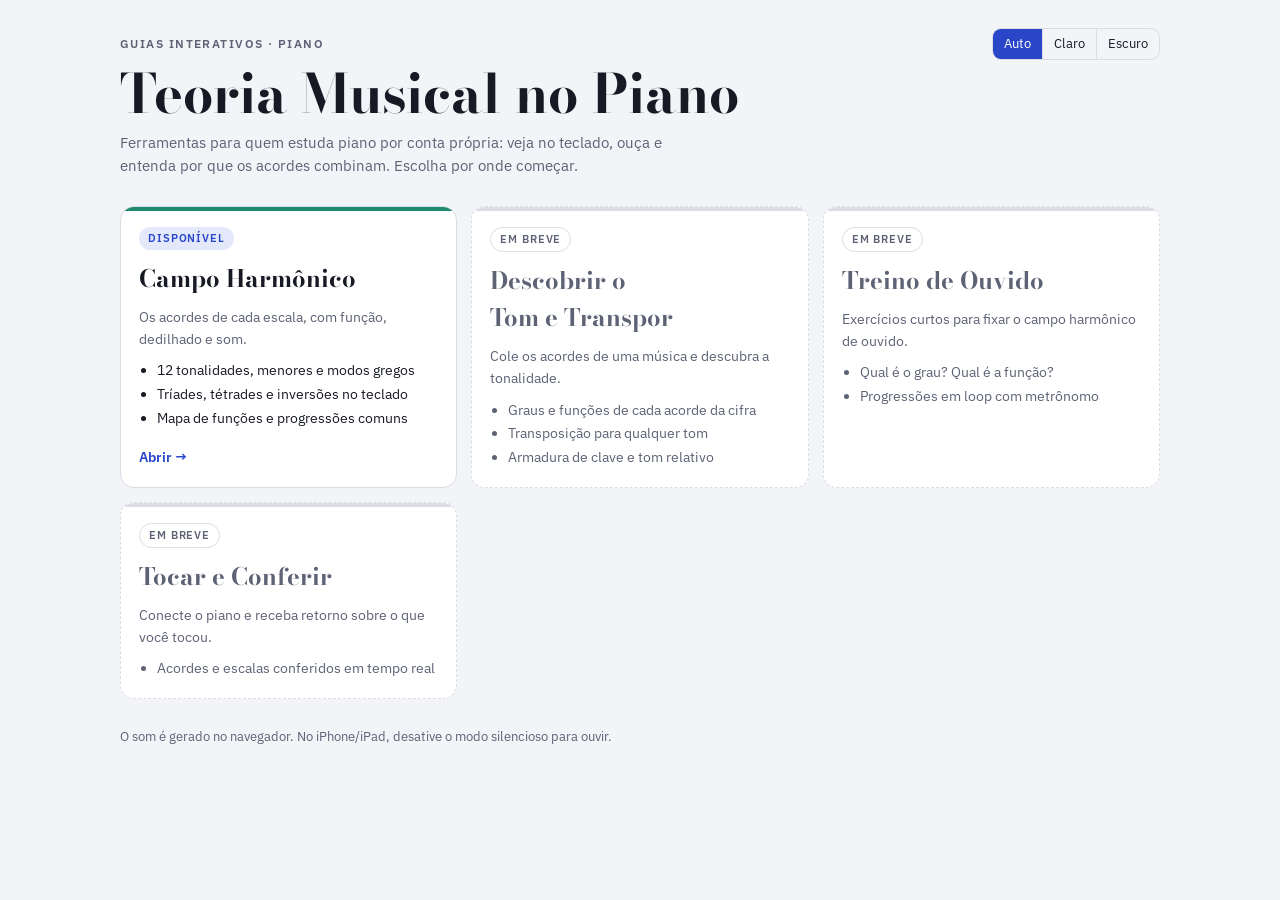
==== index.html @ 0b757540 "Home com links para os guias, tema claro/escuro e ajustes de mobile - Nova home (index.html); o guia" ====
<!doctype html>
<html lang="pt-BR">
<head>
<meta charset="utf-8">
<meta name="viewport" content="width=device-width,initial-scale=1,viewport-fit=cover">
<meta name="description" content="Guias interativos de teoria musical para quem estuda piano: campo harmônico, tonalidade, transposição e treino.">
<meta name="theme-color" content="#F3F4F7" media="(prefers-color-scheme: light)">
<meta name="theme-color" content="#10121A" media="(prefers-color-scheme: dark)">
<meta name="apple-mobile-web-app-capable" content="yes">
<meta name="mobile-web-app-capable" content="yes">
<meta name="apple-mobile-web-app-title" content="Teoria no Piano">
<link rel="icon" href="icon.svg" type="image/svg+xml">
<link rel="apple-touch-icon" href="apple-touch-icon.png">
<link rel="manifest" href="manifest.webmanifest">
<link rel="stylesheet" href="style.css">
<script src="theme.js"></script>
<title>Teoria Musical no Piano</title>
<link rel="preconnect" href="https://fonts.googleapis.com">
<link rel="preconnect" href="https://fonts.gstatic.com" crossorigin>
<link rel="stylesheet" href="https://fonts.googleapis.com/css2?family=Bodoni+Moda:opsz,wght@6..96,500;6..96,700&family=IBM+Plex+Mono:wght@400;500&family=IBM+Plex+Sans:wght@400;500;600&display=swap">
<style>
.cards{display:grid;grid-template-columns:repeat(auto-fit,minmax(280px,1fr));gap:14px}
.card{position:relative;display:flex;flex-direction:column;gap:10px;background:var(--surface);border:1px solid var(--line);border-radius:14px;padding:20px 18px 18px;color:inherit;text-decoration:none;overflow:hidden;transition:border-color .15s,transform .15s}
.card::before{content:"";position:absolute;inset:0 0 auto;height:4px;background:var(--bar,var(--accent))}
a.card:hover{border-color:var(--accent);transform:translateY(-1px)}
.card h2{font-size:24px}
.card p{margin:0;color:var(--muted);font-size:14px}
.card ul{margin:0;padding-left:18px;font-size:14px;display:flex;flex-direction:column;gap:2px}
.card .go{margin-top:auto;padding-top:6px;font-weight:600;color:var(--accent);font-size:14px}
.card.soon{border-style:dashed;--bar:var(--line)}
.card.soon h2,.card.soon ul{color:var(--muted)}
.badge{align-self:flex-start;font-size:11px;letter-spacing:.08em;text-transform:uppercase;font-weight:600;padding:3px 9px;border-radius:999px;background:var(--accent-soft);color:var(--accent)}
.card.soon .badge{background:transparent;border:1px solid var(--line);color:var(--muted)}
.card.T{--bar:var(--t)} .card.SD{--bar:var(--sd)} .card.D{--bar:var(--d)}
footer{font-size:13px;color:var(--muted)}
</style>
</head>
<body>
<div class="wrap">
  <header>
    <div class="top-bar">
      <span class="eyebrow">Guias interativos · piano</span>
      <div class="seg theme" id="theme" role="group" aria-label="Tema"></div>
    </div>
    <h1>Teoria Musical no Piano</h1>
    <p class="lede">Ferramentas para quem estuda piano por conta própria: veja no teclado, ouça e entenda por que os acordes combinam. Escolha por onde começar.</p>
  </header>

  <main class="cards">
    <a class="card T" href="campo-harmonico.html">
      <span class="badge">Disponível</span>
      <h2>Campo Harmônico</h2>
      <p>Os acordes de cada escala, com função, dedilhado e som.</p>
      <ul>
        <li>12 tonalidades, menores e modos gregos</li>
        <li>Tríades, tétrades e inversões no teclado</li>
        <li>Mapa de funções e progressões comuns</li>
      </ul>
      <span class="go">Abrir →</span>
    </a>

    <div class="card soon" aria-disabled="true">
      <span class="badge">Em breve</span>
      <h2>Descobrir o Tom e Transpor</h2>
      <p>Cole os acordes de uma música e descubra a tonalidade.</p>
      <ul>
        <li>Graus e funções de cada acorde da cifra</li>
        <li>Transposição para qualquer tom</li>
        <li>Armadura de clave e tom relativo</li>
      </ul>
    </div>

    <div class="card soon" aria-disabled="true">
      <span class="badge">Em breve</span>
      <h2>Treino de Ouvido</h2>
      <p>Exercícios curtos para fixar o campo harmônico de ouvido.</p>
      <ul>
        <li>Qual é o grau? Qual é a função?</li>
        <li>Progressões em loop com metrônomo</li>
      </ul>
    </div>

    <div class="card soon" aria-disabled="true">
      <span class="badge">Em breve</span>
      <h2>Tocar e Conferir</h2>
      <p>Conecte o piano e receba retorno sobre o que você tocou.</p>
      <ul>
        <li>Acordes e escalas conferidos em tempo real</li>
      </ul>
    </div>
  </main>

  <footer>O som é gerado no navegador. No iPhone/iPad, desative o modo silencioso para ouvir.</footer>
</div>
</body>
</html>
---- style.css ----
/* Base compartilhada por todas as páginas: tokens de cor, tipografia e controles comuns */
:root{color-scheme:light;box-sizing:border-box;padding-top:env(safe-area-inset-top,0px);padding-bottom:env(safe-area-inset-bottom,0px)}
body{margin:0}
img{max-width:100%}
[hidden]{display:none!important}
button{-webkit-tap-highlight-color:transparent;touch-action:manipulation}

:root{
  --bg:#F3F4F7; --surface:#FFFFFF; --ink:#171A24; --muted:#5D6275; --line:#DADDE6;
  --accent:#2946C9; --accent-soft:#E3E8FB; --on-accent:#FFFFFF;
  --t:#1F8A70; --sd:#B97F08; --d:#C0323A;
  --t-soft:#DDF1EB; --sd-soft:#F7ECD3; --d-soft:#F8E0E1;
  --kw:#FCFCFA; --kw-edge:#C9CCD6; --kb:#17181D; --dot:#9AA3C2;
  --display:"Bodoni Moda", "Didot", "Bodoni 72", Georgia, serif;
  --sans:"IBM Plex Sans", system-ui, -apple-system, "Segoe UI", sans-serif;
  --mono:"IBM Plex Mono", ui-monospace, "SFMono-Regular", Menlo, monospace;
}
@media (prefers-color-scheme: dark){
  :root:not([data-theme="light"]){
    color-scheme:dark;
    --bg:#10121A; --surface:#181B26; --ink:#E8EAF2; --muted:#9BA1B6; --line:#2A2F40;
    --accent:#8397FF; --accent-soft:#232B52; --on-accent:#0E1120;
    --t:#4CC6A5; --sd:#E3B04B; --d:#F07078;
    --t-soft:#15302A; --sd-soft:#342913; --d-soft:#3A1C20;
    --kw:#E7E6E1; --kw-edge:#5A5F70; --kb:#0A0B0F; --dot:#6E7797;
  }
}
:root[data-theme="dark"]{
  color-scheme:dark;
  --bg:#10121A; --surface:#181B26; --ink:#E8EAF2; --muted:#9BA1B6; --line:#2A2F40;
  --accent:#8397FF; --accent-soft:#232B52; --on-accent:#0E1120;
  --t:#4CC6A5; --sd:#E3B04B; --d:#F07078;
  --t-soft:#15302A; --sd-soft:#342913; --d-soft:#3A1C20;
  --kw:#E7E6E1; --kw-edge:#5A5F70; --kb:#0A0B0F; --dot:#6E7797;
}
*{box-sizing:border-box}
body{background:var(--bg);color:var(--ink);font-family:var(--sans);font-size:15px;line-height:1.55;padding-inline:16px;padding-block:28px 56px}
.wrap{max-width:1040px;margin:0 auto;display:flex;flex-direction:column;gap:28px}
header{display:flex;flex-direction:column;gap:6px}
.top-bar{display:flex;flex-wrap:wrap;align-items:center;justify-content:space-between;gap:8px 12px}
.eyebrow{font-size:12px;letter-spacing:.12em;text-transform:uppercase;color:var(--muted);font-weight:600}
a.eyebrow{text-decoration:none}
a.eyebrow:hover{color:var(--accent)}
h1{font-family:var(--display);font-weight:700;font-size:clamp(34px,6vw,54px);line-height:1.02;margin:0;text-wrap:balance}
.lede{max-width:62ch;color:var(--muted);margin:4px 0 0}
h2{font-family:var(--display);font-weight:700;font-size:26px;margin:0;text-wrap:balance}
.hint{font-size:13px;color:var(--muted)}

button{font:inherit;color:inherit;cursor:pointer}
button:focus-visible,a:focus-visible{outline:2px solid var(--accent);outline-offset:2px}
.seg{display:inline-flex;border:1px solid var(--line);border-radius:9px;overflow:hidden}
.seg button{border:0;background:transparent;padding:7px 13px;font-size:14px}
.seg button+button{border-left:1px solid var(--line)}
.seg button[aria-pressed="true"]{background:var(--accent);color:var(--on-accent)}
.seg.theme button{padding:5px 11px;font-size:13px}

@media (max-width:600px){
  .seg button{min-height:40px}
}
@media (prefers-reduced-motion:reduce){*{transition:none!important}}
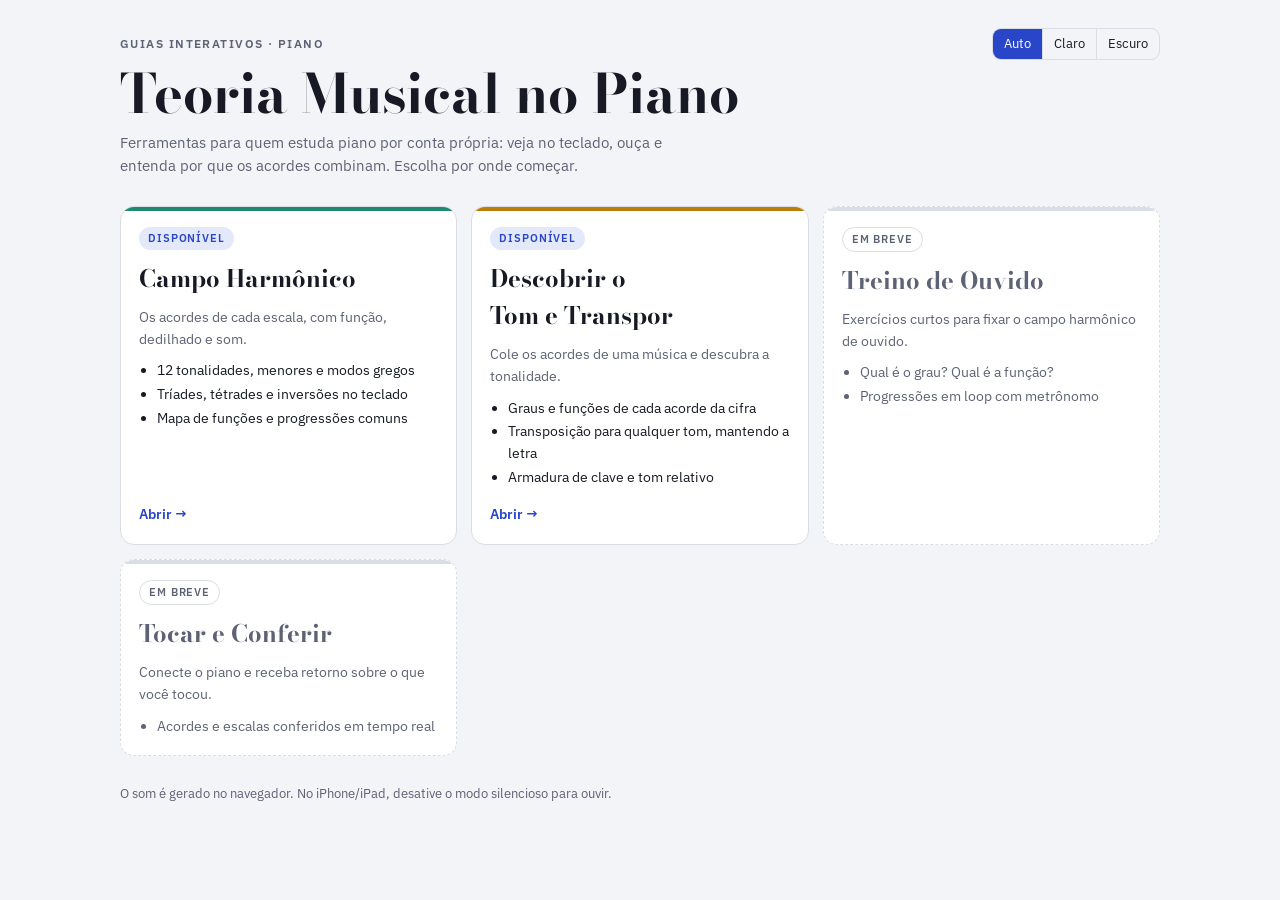
==== commit a82c37fa: "Página Descobrir o Tom e Transpor - Lê acordes soltos ou cifra com letra e sugere a tonalidade (com " ====
--- a/index.html
+++ b/index.html
@@ -59,16 +59,17 @@
       <span class="go">Abrir →</span>
     </a>
 
-    <div class="card soon" aria-disabled="true">
-      <span class="badge">Em breve</span>
+    <a class="card SD" href="descobrir-tom.html">
+      <span class="badge">Disponível</span>
       <h2>Descobrir o Tom e Transpor</h2>
       <p>Cole os acordes de uma música e descubra a tonalidade.</p>
       <ul>
         <li>Graus e funções de cada acorde da cifra</li>
-        <li>Transposição para qualquer tom</li>
+        <li>Transposição para qualquer tom, mantendo a letra</li>
         <li>Armadura de clave e tom relativo</li>
       </ul>
-    </div>
+      <span class="go">Abrir →</span>
+    </a>
 
     <div class="card soon" aria-disabled="true">
       <span class="badge">Em breve</span>
--- a/style.css
+++ b/style.css
@@ -53,8 +53,19 @@
 .seg button+button{border-left:1px solid var(--line)}
 .seg button[aria-pressed="true"]{background:var(--accent);color:var(--on-accent)}
 .seg.theme button{padding:5px 11px;font-size:13px}
+.chip{border:1px solid var(--line);background:transparent;border-radius:8px;min-width:46px;padding:7px 10px;font-family:var(--mono);font-size:14px;transition:background .15s,border-color .15s}
+.chip:hover{border-color:var(--accent)}
+.chip[aria-pressed="true"]{background:var(--accent);border-color:var(--accent);color:var(--on-accent)}
+.btn{border:1px solid var(--line);background:transparent;border-radius:8px;padding:7px 12px;font-size:14px;display:inline-flex;gap:6px;align-items:center}
+.btn:hover{border-color:var(--accent);color:var(--accent)}
+.btn.primary{background:var(--accent);border-color:var(--accent);color:var(--on-accent)}
+.btn.primary:hover{color:var(--on-accent);filter:brightness(1.08)}
+.tag{display:inline-flex;align-items:center;gap:6px;font-size:12px;font-weight:600;padding:4px 9px;border-radius:999px;white-space:nowrap}
+.tag.T{background:var(--t-soft);color:var(--t)}
+.tag.SD{background:var(--sd-soft);color:var(--sd)}
+.tag.D{background:var(--d-soft);color:var(--d)}
 
 @media (max-width:600px){
-  .seg button{min-height:40px}
+  .seg button,.chip,.btn{min-height:40px}
 }
 @media (prefers-reduced-motion:reduce){*{transition:none!important}}
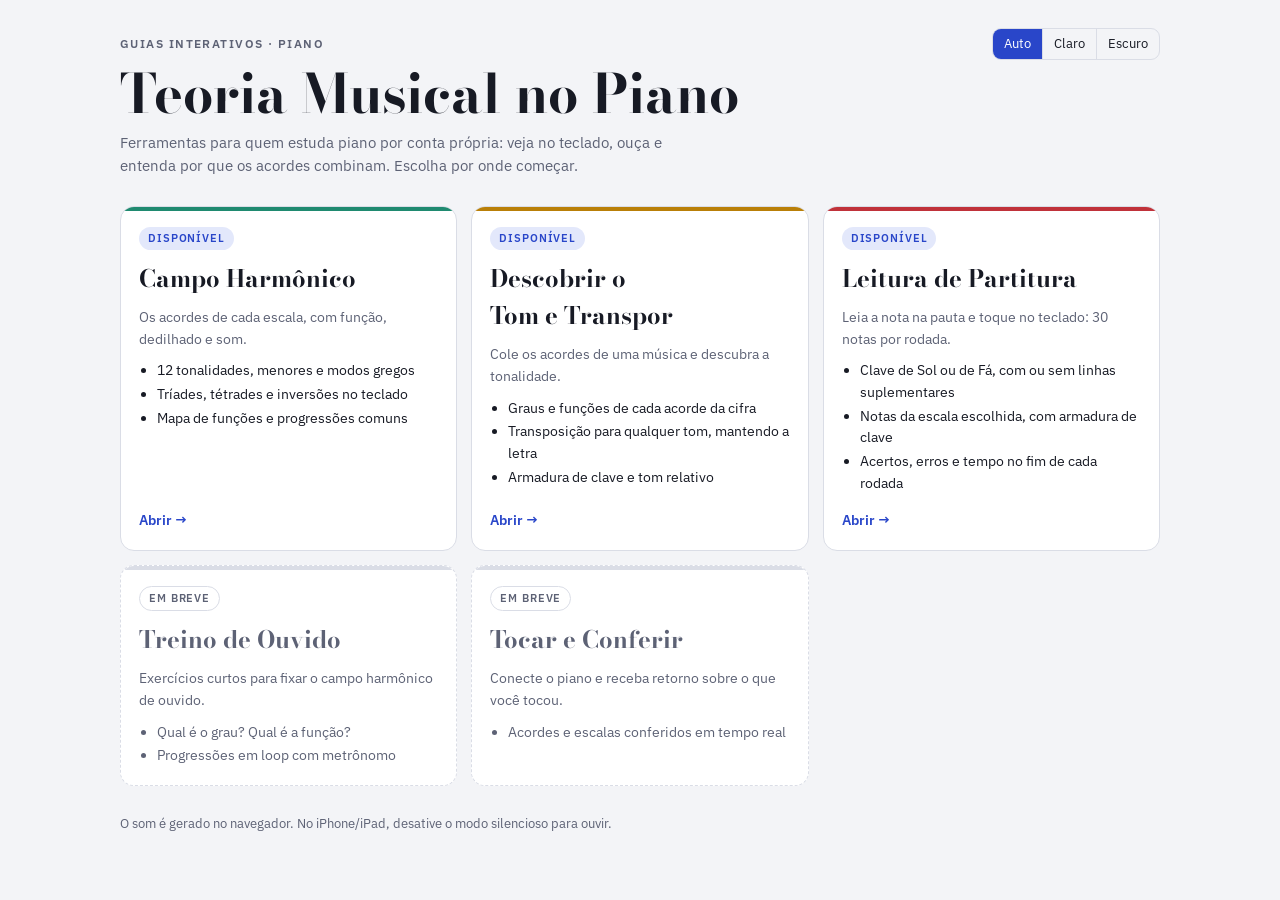
==== commit 4b0bcbb0: "Leitura de Partitura: treino de leitura com clave, escala e teclado Nova página com clave de Sol ou " ====
--- a/index.html
+++ b/index.html
@@ -3,7 +3,7 @@
 <head>
 <meta charset="utf-8">
 <meta name="viewport" content="width=device-width,initial-scale=1,viewport-fit=cover">
-<meta name="description" content="Guias interativos de teoria musical para quem estuda piano: campo harmônico, tonalidade, transposição e treino.">
+<meta name="description" content="Guias interativos de teoria musical para quem estuda piano: campo harmônico, tonalidade, transposição e leitura de partitura.">
 <meta name="theme-color" content="#F3F4F7" media="(prefers-color-scheme: light)">
 <meta name="theme-color" content="#10121A" media="(prefers-color-scheme: dark)">
 <meta name="apple-mobile-web-app-capable" content="yes">
@@ -71,6 +71,18 @@
       <span class="go">Abrir →</span>
     </a>
 
+    <a class="card D" href="leitura-partitura.html">
+      <span class="badge">Disponível</span>
+      <h2>Leitura de Partitura</h2>
+      <p>Leia a nota na pauta e toque no teclado: 30 notas por rodada.</p>
+      <ul>
+        <li>Clave de Sol ou de Fá, com ou sem linhas suplementares</li>
+        <li>Notas da escala escolhida, com armadura de clave</li>
+        <li>Acertos, erros e tempo no fim de cada rodada</li>
+      </ul>
+      <span class="go">Abrir →</span>
+    </a>
+
     <div class="card soon" aria-disabled="true">
       <span class="badge">Em breve</span>
       <h2>Treino de Ouvido</h2>
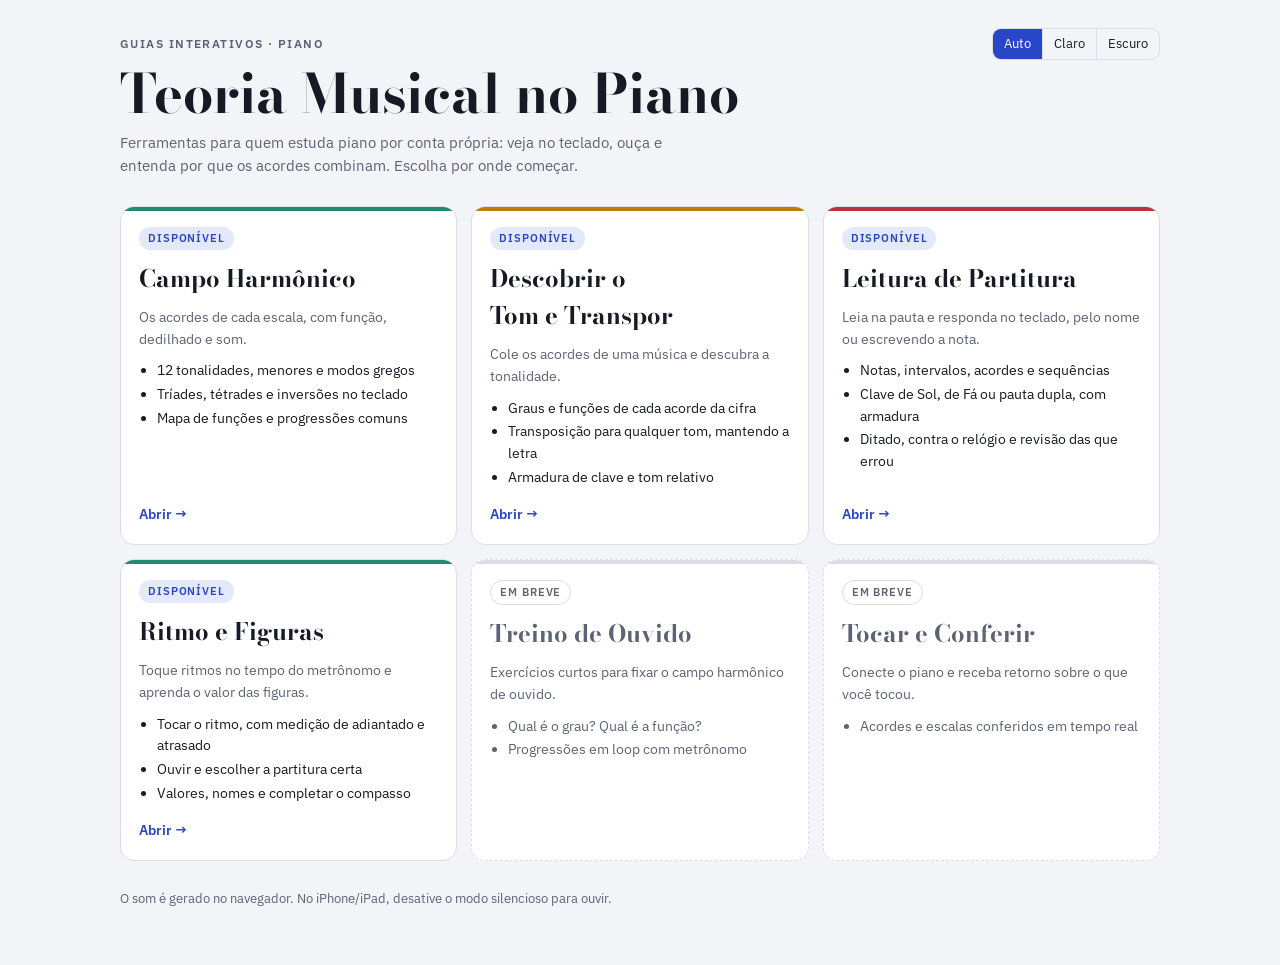
==== commit 13991bbc: "Novos modos de leitura e página de Ritmo e Figuras Leitura de Partitura: exercícios de nomear a nota" ====
--- a/index.html
+++ b/index.html
@@ -3,7 +3,7 @@
 <head>
 <meta charset="utf-8">
 <meta name="viewport" content="width=device-width,initial-scale=1,viewport-fit=cover">
-<meta name="description" content="Guias interativos de teoria musical para quem estuda piano: campo harmônico, tonalidade, transposição e leitura de partitura.">
+<meta name="description" content="Guias interativos de teoria musical para quem estuda piano: campo harmônico, tonalidade, transposição, leitura de partitura e ritmo.">
 <meta name="theme-color" content="#F3F4F7" media="(prefers-color-scheme: light)">
 <meta name="theme-color" content="#10121A" media="(prefers-color-scheme: dark)">
 <meta name="apple-mobile-web-app-capable" content="yes">
@@ -74,11 +74,23 @@
     <a class="card D" href="leitura-partitura.html">
       <span class="badge">Disponível</span>
       <h2>Leitura de Partitura</h2>
-      <p>Leia a nota na pauta e toque no teclado: 30 notas por rodada.</p>
+      <p>Leia na pauta e responda no teclado, pelo nome ou escrevendo a nota.</p>
       <ul>
-        <li>Clave de Sol ou de Fá, com ou sem linhas suplementares</li>
-        <li>Notas da escala escolhida, com armadura de clave</li>
-        <li>Acertos, erros e tempo no fim de cada rodada</li>
+        <li>Notas, intervalos, acordes e sequências</li>
+        <li>Clave de Sol, de Fá ou pauta dupla, com armadura</li>
+        <li>Ditado, contra o relógio e revisão das que errou</li>
+      </ul>
+      <span class="go">Abrir →</span>
+    </a>
+
+    <a class="card T" href="ritmo.html">
+      <span class="badge">Disponível</span>
+      <h2>Ritmo e Figuras</h2>
+      <p>Toque ritmos no tempo do metrônomo e aprenda o valor das figuras.</p>
+      <ul>
+        <li>Tocar o ritmo, com medição de adiantado e atrasado</li>
+        <li>Ouvir e escolher a partitura certa</li>
+        <li>Valores, nomes e completar o compasso</li>
       </ul>
       <span class="go">Abrir →</span>
     </a>
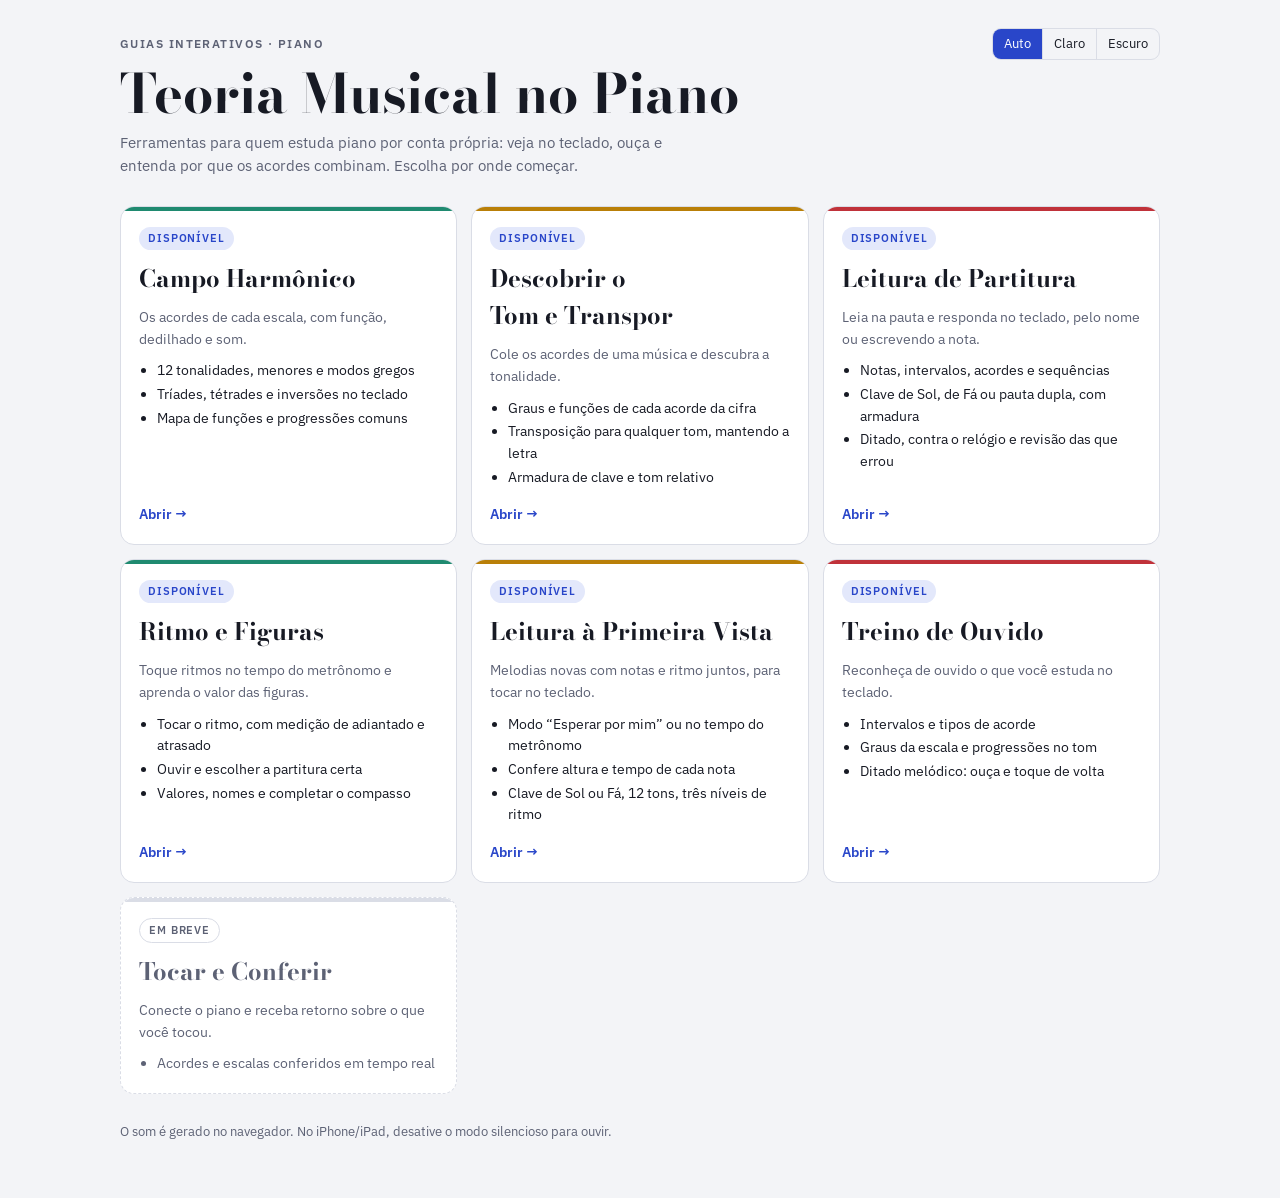
==== commit 941e742b: "Treino de Ouvido e Leitura à Primeira Vista Treino de Ouvido: intervalos, tipos de acorde, graus da " ====
--- a/index.html
+++ b/index.html
@@ -3,7 +3,7 @@
 <head>
 <meta charset="utf-8">
 <meta name="viewport" content="width=device-width,initial-scale=1,viewport-fit=cover">
-<meta name="description" content="Guias interativos de teoria musical para quem estuda piano: campo harmônico, tonalidade, transposição, leitura de partitura e ritmo.">
+<meta name="description" content="Guias interativos de teoria musical para quem estuda piano: campo harmônico, tonalidade, transposição, leitura de partitura, ritmo e treino de ouvido.">
 <meta name="theme-color" content="#F3F4F7" media="(prefers-color-scheme: light)">
 <meta name="theme-color" content="#10121A" media="(prefers-color-scheme: dark)">
 <meta name="apple-mobile-web-app-capable" content="yes">
@@ -95,15 +95,29 @@
       <span class="go">Abrir →</span>
     </a>
 
-    <div class="card soon" aria-disabled="true">
-      <span class="badge">Em breve</span>
+    <a class="card SD" href="primeira-vista.html">
+      <span class="badge">Disponível</span>
+      <h2>Leitura à Primeira Vista</h2>
+      <p>Melodias novas com notas e ritmo juntos, para tocar no teclado.</p>
+      <ul>
+        <li>Modo “Esperar por mim” ou no tempo do metrônomo</li>
+        <li>Confere altura e tempo de cada nota</li>
+        <li>Clave de Sol ou Fá, 12 tons, três níveis de ritmo</li>
+      </ul>
+      <span class="go">Abrir →</span>
+    </a>
+
+    <a class="card D" href="treino-ouvido.html">
+      <span class="badge">Disponível</span>
       <h2>Treino de Ouvido</h2>
-      <p>Exercícios curtos para fixar o campo harmônico de ouvido.</p>
+      <p>Reconheça de ouvido o que você estuda no teclado.</p>
       <ul>
-        <li>Qual é o grau? Qual é a função?</li>
-        <li>Progressões em loop com metrônomo</li>
+        <li>Intervalos e tipos de acorde</li>
+        <li>Graus da escala e progressões no tom</li>
+        <li>Ditado melódico: ouça e toque de volta</li>
       </ul>
-    </div>
+      <span class="go">Abrir →</span>
+    </a>
 
     <div class="card soon" aria-disabled="true">
       <span class="badge">Em breve</span>
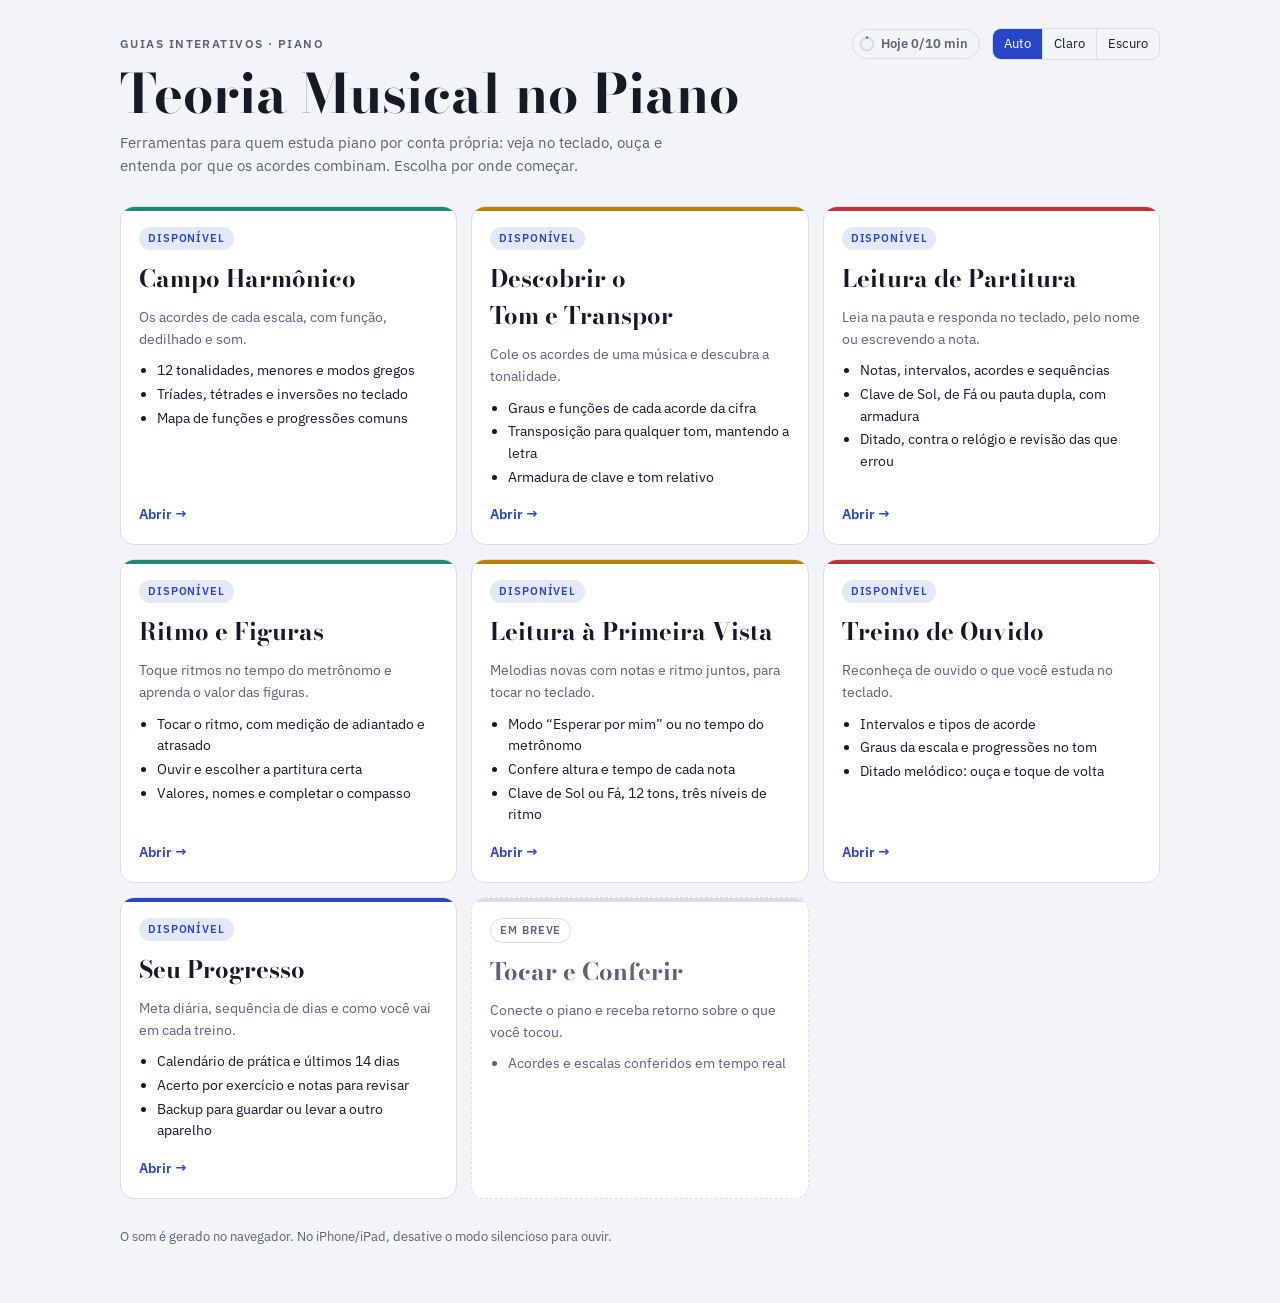
==== commit 020d8fb1: "Progresso: meta diária, sequência de dias, painel e backup progresso.js registra respostas e tempo d" ====
--- a/index.html
+++ b/index.html
@@ -14,6 +14,7 @@
 <link rel="manifest" href="manifest.webmanifest">
 <link rel="stylesheet" href="style.css">
 <script src="theme.js"></script>
+<script src="progresso.js"></script>
 <title>Teoria Musical no Piano</title>
 <link rel="preconnect" href="https://fonts.googleapis.com">
 <link rel="preconnect" href="https://fonts.gstatic.com" crossorigin>
@@ -119,6 +120,18 @@
       <span class="go">Abrir →</span>
     </a>
 
+    <a class="card" href="progresso.html">
+      <span class="badge">Disponível</span>
+      <h2>Seu Progresso</h2>
+      <p>Meta diária, sequência de dias e como você vai em cada treino.</p>
+      <ul>
+        <li>Calendário de prática e últimos 14 dias</li>
+        <li>Acerto por exercício e notas para revisar</li>
+        <li>Backup para guardar ou levar a outro aparelho</li>
+      </ul>
+      <span class="go">Abrir →</span>
+    </a>
+
     <div class="card soon" aria-disabled="true">
       <span class="badge">Em breve</span>
       <h2>Tocar e Conferir</h2>
--- a/style.css
+++ b/style.css
@@ -65,6 +65,11 @@
 .tag.SD{background:var(--sd-soft);color:var(--sd)}
 .tag.D{background:var(--d-soft);color:var(--d)}
 
+.today-pill{display:inline-flex;align-items:center;gap:6px;margin-left:auto;font-size:12.5px;font-weight:600;color:var(--muted);text-decoration:none;border:1px solid var(--line);border-radius:999px;padding:4px 11px 4px 6px;white-space:nowrap}
+.today-pill svg{width:16px;height:16px;flex:none}
+.today-pill:hover{border-color:var(--accent);color:var(--accent)}
+.today-pill.met{color:var(--t);border-color:var(--t)}
+
 @media (max-width:600px){
   .seg button,.chip,.btn{min-height:40px}
 }
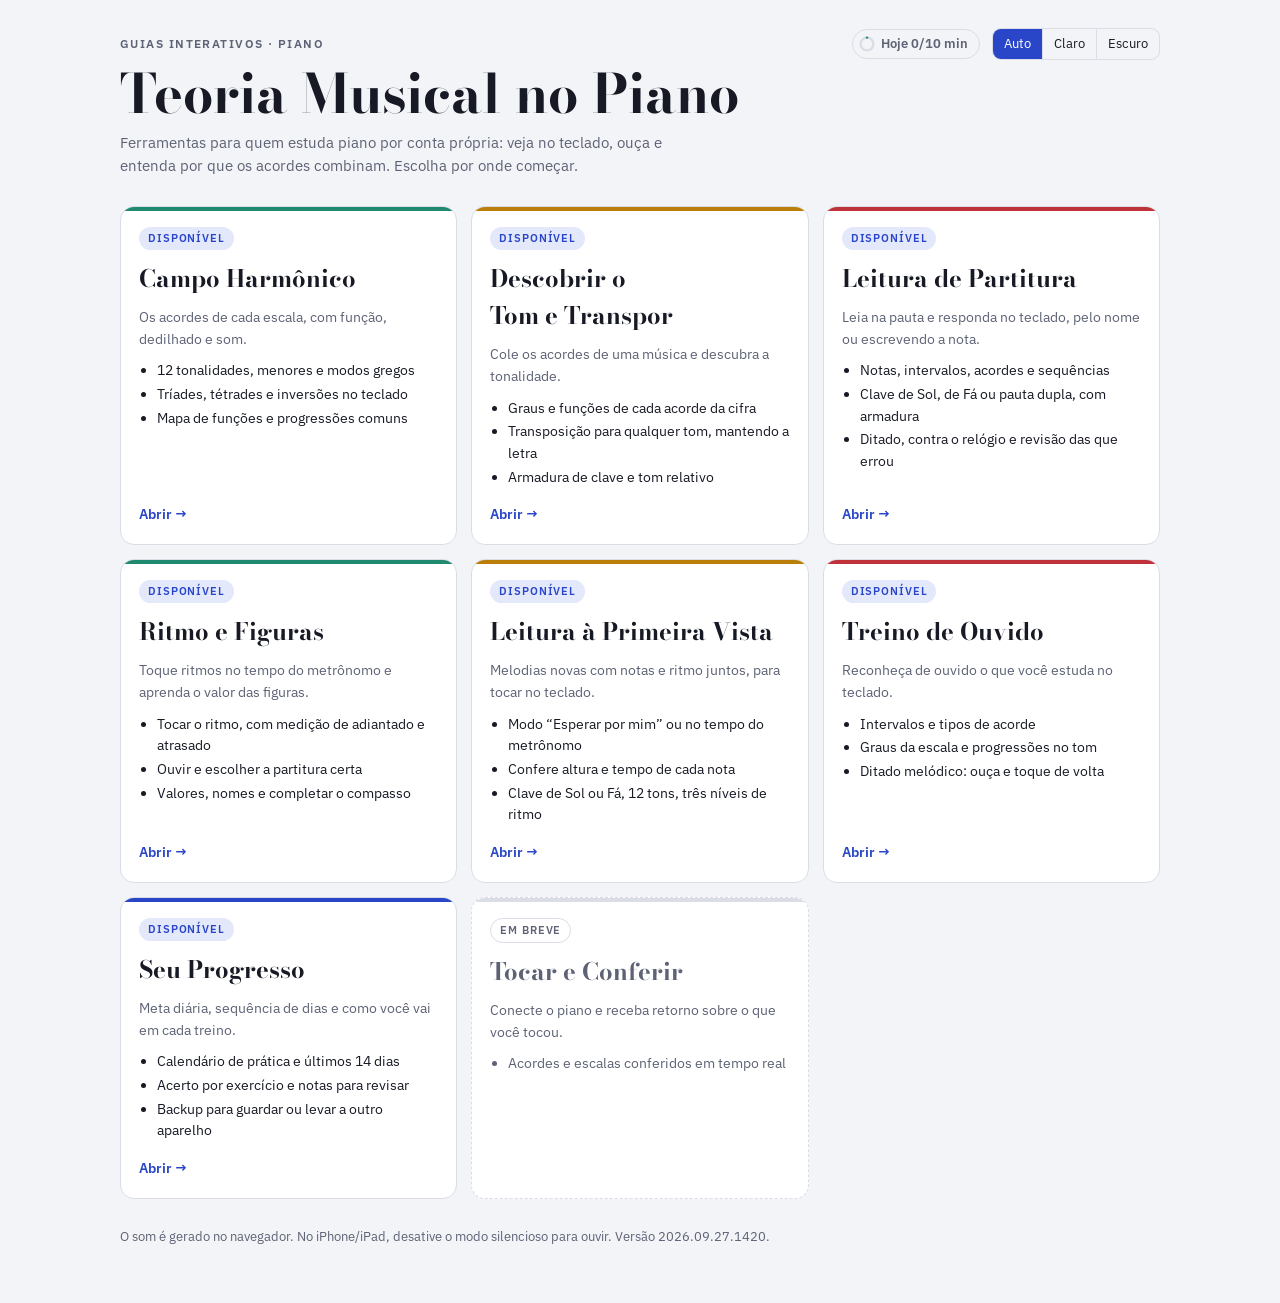
==== commit f5cc4bfc: "Aviso de nova versão ao abrir o app versao.js compara a versão carregada com versao.json (ao abrir, " ====
--- a/index.html
+++ b/index.html
@@ -14,6 +14,7 @@
 <link rel="manifest" href="manifest.webmanifest">
 <link rel="stylesheet" href="style.css">
 <script src="theme.js"></script>
+<script src="versao.js" defer></script>
 <script src="progresso.js"></script>
 <title>Teoria Musical no Piano</title>
 <link rel="preconnect" href="https://fonts.googleapis.com">
@@ -142,7 +143,8 @@
     </div>
   </main>
 
-  <footer>O som é gerado no navegador. No iPhone/iPad, desative o modo silencioso para ouvir.</footer>
+  <footer>O som é gerado no navegador. No iPhone/iPad, desative o modo silencioso para ouvir. <span id="ver"></span></footer>
+  <script>addEventListener('DOMContentLoaded',()=>{if(window.AppVersion) document.getElementById('ver').textContent='Versão '+AppVersion.version+'.';});</script>
 </div>
 </body>
 </html>
--- a/style.css
+++ b/style.css
@@ -70,6 +70,9 @@
 .today-pill:hover{border-color:var(--accent);color:var(--accent)}
 .today-pill.met{color:var(--t);border-color:var(--t)}
 
+.update-toast{position:fixed;left:16px;right:16px;bottom:calc(16px + env(safe-area-inset-bottom,0px));margin:0 auto;max-width:460px;z-index:50;display:flex;align-items:center;gap:8px;background:var(--surface);color:var(--ink);border:1px solid var(--accent);border-radius:12px;padding:10px 10px 10px 16px;box-shadow:0 8px 28px rgba(0,0,0,.18);font-size:14px;font-weight:600}
+.update-toast span{flex:1}
+
 @media (max-width:600px){
   .seg button,.chip,.btn{min-height:40px}
 }
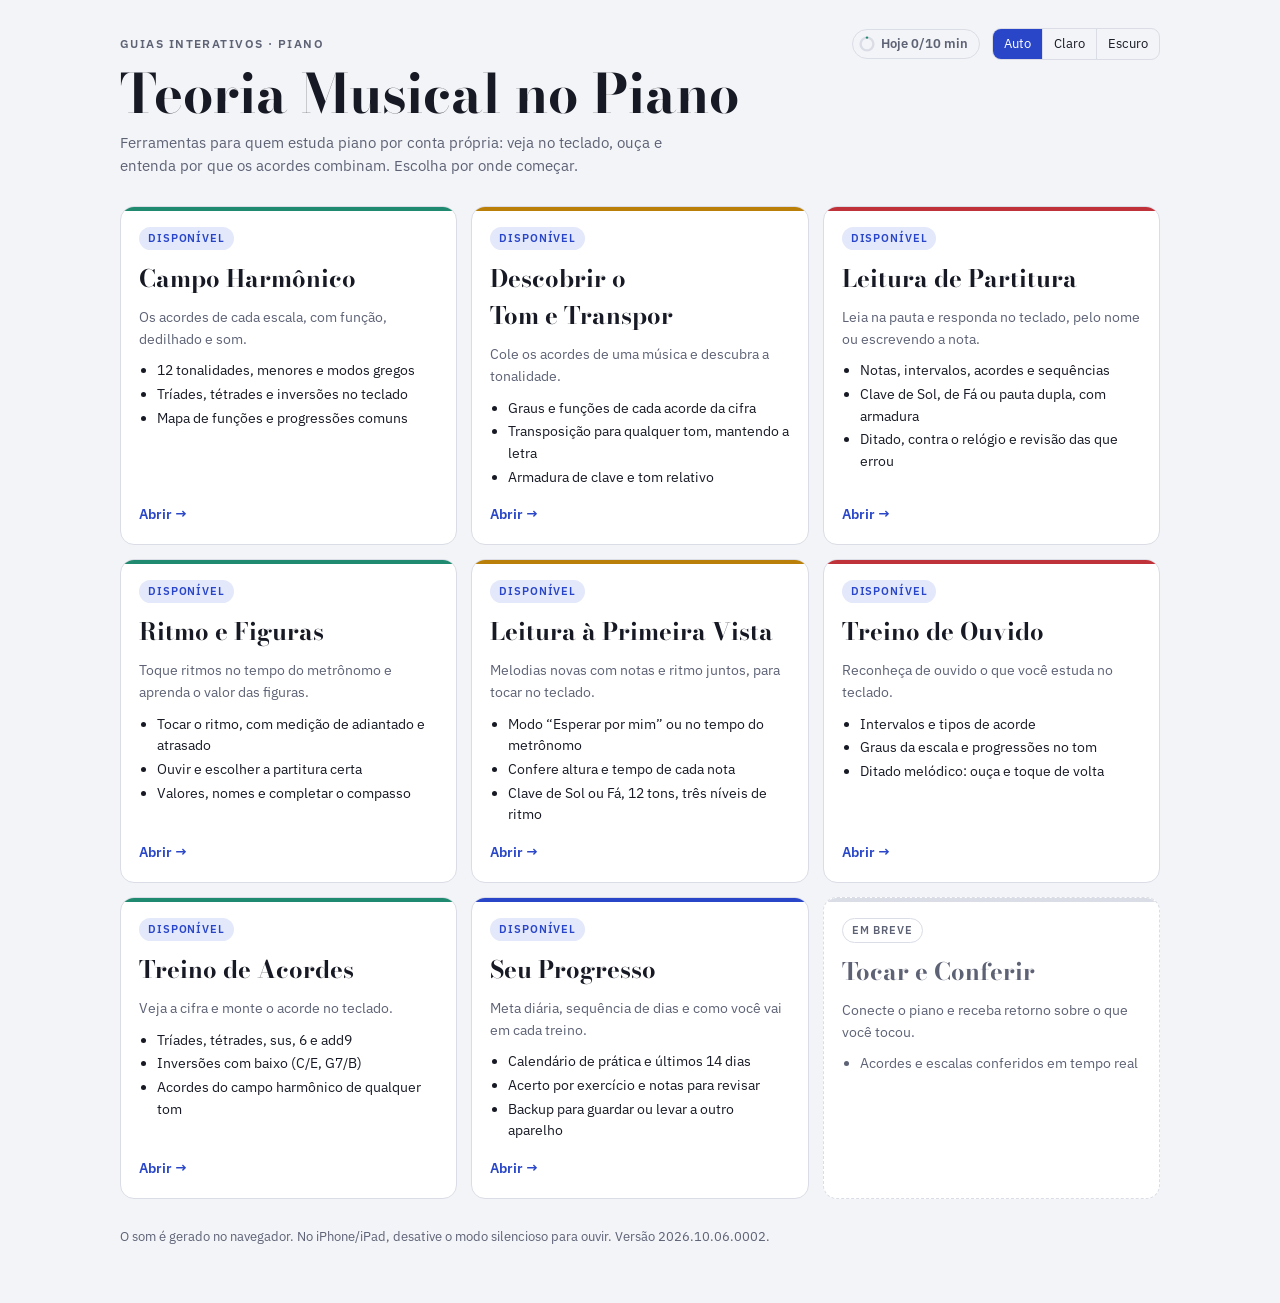
==== commit 909e8b54: "Treino de Acordes: ver a cifra e tocar no teclado Nova página acordes.html: tipos escolhidos (tríade" ====
--- a/index.html
+++ b/index.html
@@ -121,6 +121,18 @@
       <span class="go">Abrir →</span>
     </a>
 
+    <a class="card T" href="acordes.html">
+      <span class="badge">Disponível</span>
+      <h2>Treino de Acordes</h2>
+      <p>Veja a cifra e monte o acorde no teclado.</p>
+      <ul>
+        <li>Tríades, tétrades, sus, 6 e add9</li>
+        <li>Inversões com baixo (C/E, G7/B)</li>
+        <li>Acordes do campo harmônico de qualquer tom</li>
+      </ul>
+      <span class="go">Abrir →</span>
+    </a>
+
     <a class="card" href="progresso.html">
       <span class="badge">Disponível</span>
       <h2>Seu Progresso</h2>
